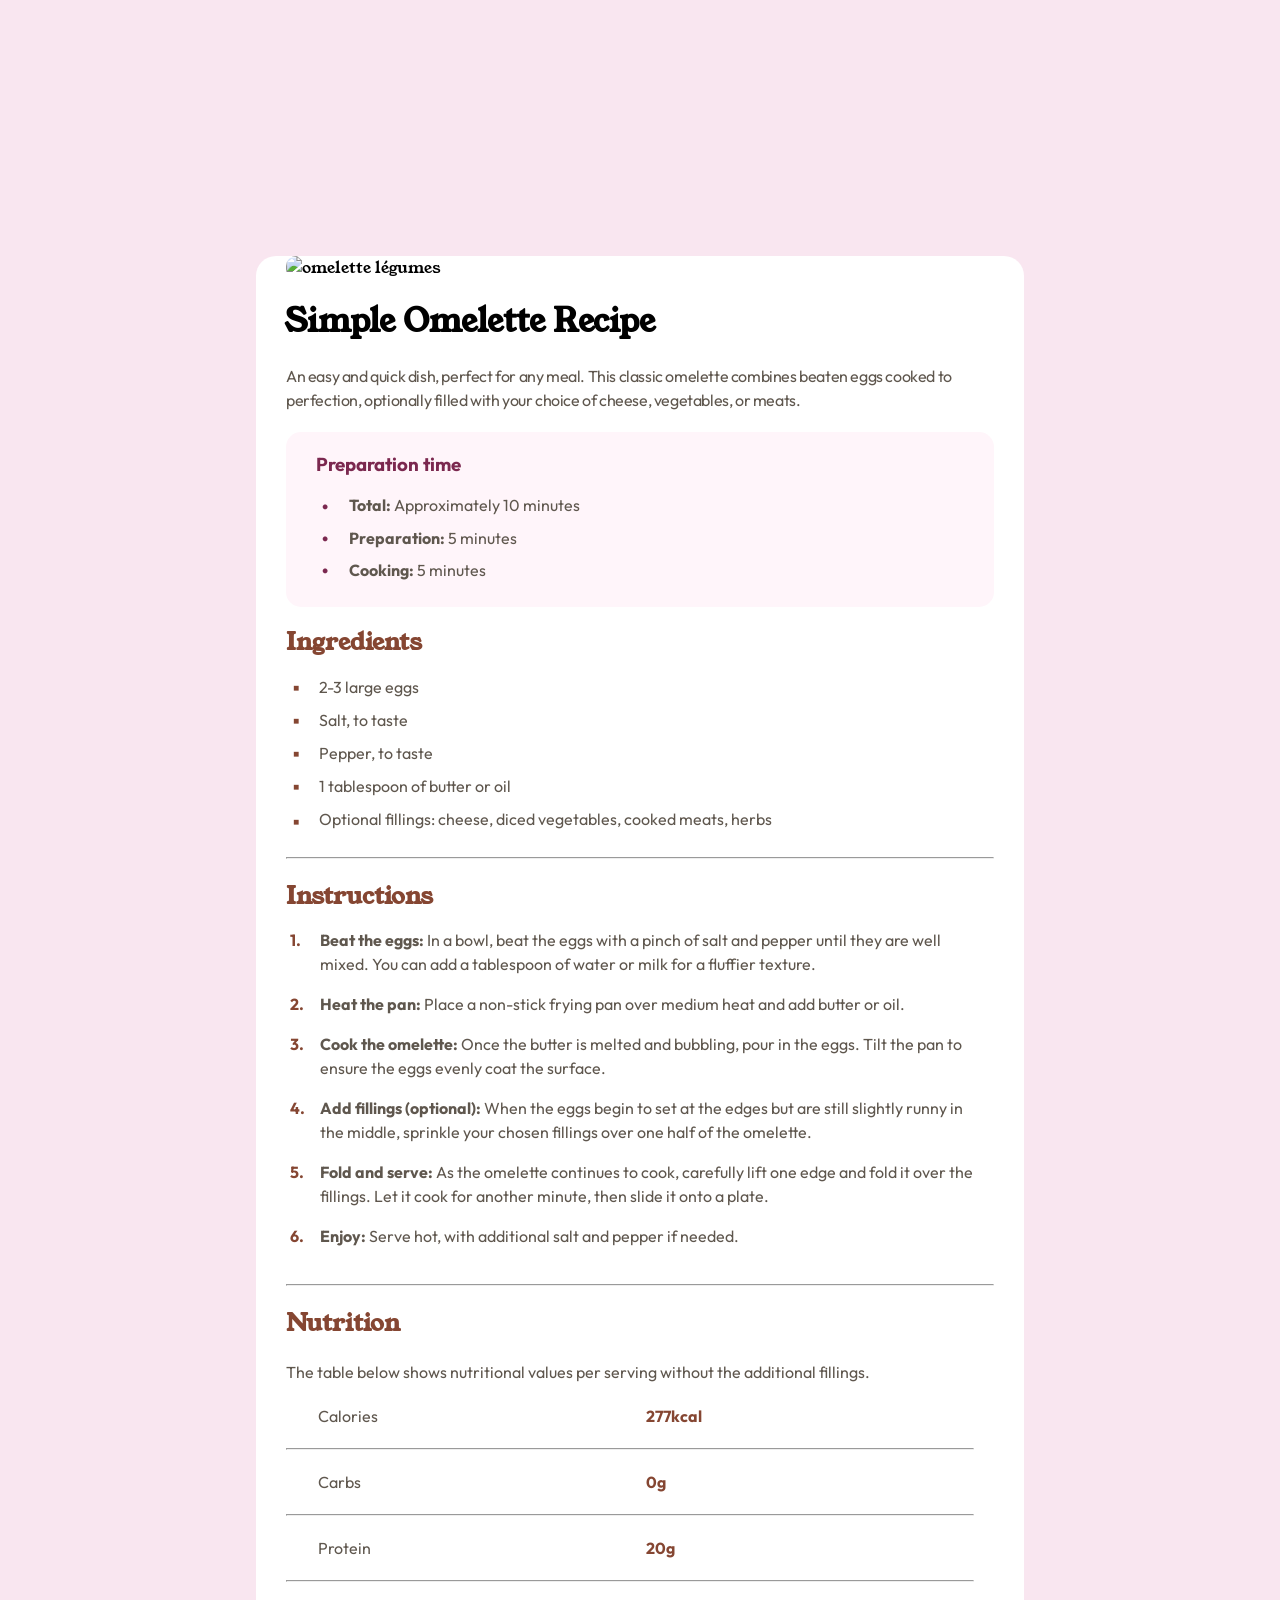
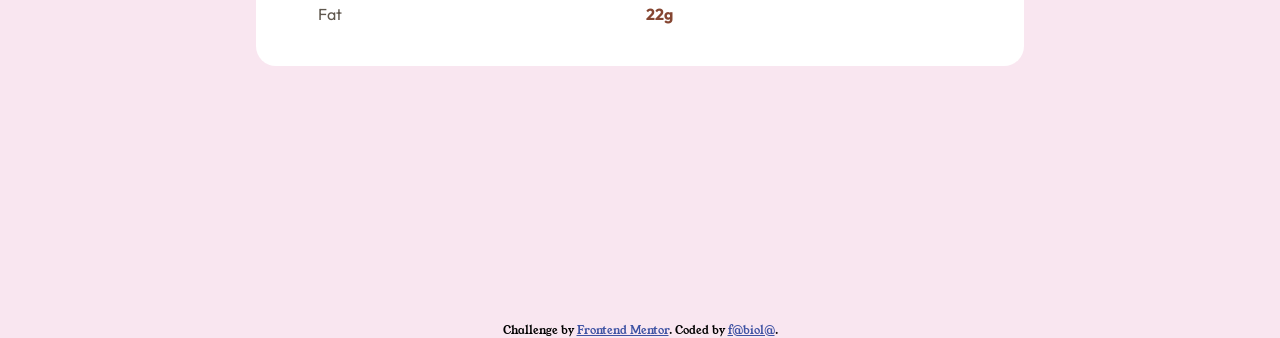
==== index.html @ 54b708d3 "Add files via upload" ====
<!DOCTYPE html>
<html lang="en">
<head>
  <meta charset="UTF-8">
  <meta name="viewport" content="width=device-width, initial-scale=1.0"> <!-- displays site properly based on user's device -->

  <link rel="icon" type="image/png" sizes="32x32" href="./assets/images/favicon-32x32.png">
  <link rel="preconnect" href="https://fonts.googleapis.com">
  <link rel="preconnect" href="https://fonts.gstatic.com" crossorigin>
  <link href="https://fonts.googleapis.com/css2?family=Outfit:wght@100..900&family=Young+Serif&display=swap" rel="stylesheet">
  <link rel="stylesheet" href="style.css">
  <title>Frontend Mentor | Recipe page</title>

  <!-- Feel free to remove these styles or customise in your own stylesheet 👍 -->
  <style>
    .attribution { font-size: 11px; text-align: center; }
    .attribution a { color: hsl(228, 45%, 44%); }
  </style>
</head>
<body>
  <main>
    <section class="head">
      <div class="headImg">
      <img src="assets/images/image-omelette.jpeg" alt="omelette légumes">
      </div>
      <header>
        <h1>Simple Omelette Recipe</h1>
        <p>An easy and quick dish, perfect for any meal. This classic omelette combines beaten eggs cooked 
          to perfection, optionally filled with your choice of cheese, vegetables, or meats.</p>
      </header>
      <div class="preparation">
        <h3>Preparation time</h3>
        <ul>
          <li><span>Total:</span> Approximately 10 <em>minutes</em></li>
          <li><span>Preparation:</span> 5 minutes</li>
          <li><span>Cooking:</span> 5 minutes</li>
        </ul>
      </div>
    </section>  
    <section class="ingredients">
      <h2>Ingredients</h2>
      <ul>
        <li>2-3 large eggs</li>
        <li>Salt, to taste</li>
        <li>Pepper, to taste</li>
        <li>1 tablespoon of butter or oil</li>
        <li>Optional fillings: cheese, diced <em>vegetables, cooked meats, herbs</em></li>
      </ul>
    </section>
    <div class="straight">
      <hr>
    </div>
    <section class="instructions">
      <h2>Instructions</h2>
      <ol>
      <li><span>Beat the eggs:</span> In a bowl, beat the eggs with a pinch of salt and pepper until they are well mixed. 
          You can add a tablespoon of water or milk for a fluffier texture.</li> 
        
        <li><strong>Heat the pan:</strong> Place a non-stick frying pan over medium heat and add butter or oil.</li>
        <li><span>Cook the omelette:</span> Once the butter is melted and bubbling, pour in the eggs. Tilt the pan to ensure 
          the eggs evenly coat the surface.
        </li>
        <li><span>Add fillings  (optional):</span> When the eggs begin to set at the edges but are still slightly runny in the 
          middle, sprinkle your chosen fillings over one half of the omelette.</li>
        <li><span>Fold and serve:</span> As the omelette continues to cook, carefully lift one edge and fold it  over the 
          fillings. Let it cook for another minute, then slide it onto a plate.</li>
        <li><span>Enjoy:</span> Serve hot, with additional salt and pepper if needed.
        </li>
      </ol>
    </section>
    <div class="straight">
      <hr>
    </div>
    <section class="nutrition">
      <h2>Nutrition</h2>
      <p>The table below shows nutritional values per serving without the additional fillings.</p> 
      <div class="table">
        <p>Calories</p>
        <p class="mesure">277kcal</p>
      </div>
      <hr>
      <div class="table">
        <p>Carbs</p>
        <p class="mesure">0g</p>
      </div>
      <hr>
      <div class="table">
        <p>Protein</p>
        <p class="mesure">20g</p>
      </div>
      <hr>
      <div class="table">
        <p>Fat</p>
        <p class="mesure">22g </p>
      </div>  
    </section>
  </main>
  <div class="attribution">
    Challenge by <a href="https://www.frontendmentor.io?ref=challenge" target="_blank">Frontend Mentor</a>. 
    Coded by <a href="https://www.frontendmentor.io/profile/Fabiola971" target="_blank">f@biol@</a>.
  </div> 
</body>
</html>
---- style.css ----
*{
    box-sizing: border-box;
    margin: 0;
    padding: 0;   
}

body{
    font-family: "Young Serif", serif;
}

h2, .mesure{
    color: hsl(14, 45%, 36%);
}

h3, .preparation li::before{
    color:  hsl(332, 51%, 32%);
    font-family: "Outfit", sans-serif;
}

main{
    background-color:  hsl(0, 0%, 100%);
}

p{
    line-height: 1.5;
}

p, li{
    font-family: "Outfit", sans-serif;
    color: hsl(30, 10%, 34%);
}

section{
    padding: 20px 20px 20px 0;
}

span{
    font-weight: bold;
}
/*******************HEADER******************/
.head img{
    width: 100%;
}

.head header{
    padding-bottom: 20px;
}

.head header h1{
    padding: 20px 28px;
    color: #000;
    font-size: 2em;
}

.head p{
    display: flex;
    flex-direction: column;
}

.preparation{
    border-radius: 15px;
    -webkit-border-radius: 15px;
    -moz-border-radius: 15px;
    -ms-border-radius: 15px;
    -o-border-radius: 15px;
    background-color: hsl(330, 100%, 98%);
    padding: 20px 20px 20px 30px;
}

.preparation ul, .ingredients ul{
    list-style: none;
}

.preparation li::before{
    content: "\2022";
    display: inline-block;
    vertical-align: sub;
    padding: 0 20px 0 5px;
    font-size: 25px;
}



.preparation li, .ingredient li{
    padding: 10px; 
    position: relative;   
}

.preparation li:first-of-type::before{
    vertical-align: top;
    line-height: 2;    
}

.preparation li em{
    font-style: normal;
    position: absolute;
    top: 22px;
    left: 34px;
}
/******************INGREDIENTS******/
ul, ol{
    padding-top: 15px;  
}

.ingredients ul li{
    position: relative;
    /* padding: 10px 40px 10px 10px; */
    text-indent: -60px;
    padding-left: 70px;
}

.ingredients li::before{
    content: "\25A0";
    padding: 10px 40px 10px 10px;
    color: hsl(14, 45%, 36%);
    font-size: 15px;
    position: relative;
    top: -8px;
}

.ingredients li:last-of-type::before{
   top: 15px;
}

.ingredients li em{
    display: block;
    font-style: normal;
    position: relative;
    left: 23px;
}

.straight{
    padding-inline: 30px;
}
/* INSTRUCTIONS */

.instructions ol{
    list-style: none;
    counter-reset: step;  
}

.instructions ol li{
    counter-increment: step;
    line-height: 1.5;
    margin-bottom: 16px;
    position: relative;
    left: 34px;
    margin-inline-end: 25px;    
}

.instructions ol li::before{
    content: counter(step)".";
    color: hsl(14, 45%, 36%);
    font-weight: bold;
    position: absolute;
    left: -30px;   
}

/* NUTRITION */
.nutrition h2{
    margin-bottom: 20px;
}

.nutrition p{
    line-height: 1.5;
}

.table{
    display: flex;
    margin: 20px 0 20px 32px;
}

.table p{
    width: 50%;
}

.mesure{
    font-weight: bold;
}

@media (min-width:1000px){
    body{
        background-color: hsl(328, 61%, 94%);
    }

    main{
        border-radius: 20px;
        -webkit-border-radius: 20px;
        -moz-border-radius: 20px;
        -ms-border-radius: 20px;
        -o-border-radius: 20px;
        margin: 20%;
    }

    .head{
        padding-top: 30px;
    }

   .head .headImg{
        margin-inline: 30px;
        max-width: 100%;
    }

    .head .headImg img{
        border-radius: 10px;
        -webkit-border-radius: 10px;
        -moz-border-radius: 10px;
        -ms-border-radius: 10px;
        -o-border-radius: 10px;
    }

    .preparation li em{
        position: relative;
        top: 0;
        left: 0;
    }  
    
    .preparation li:first-of-type::before{
        vertical-align: middle; 
        line-height: normal;
    }

    .ingredients li em{
        display: inline;
        position: static;    
    }

    .ingredients li:last-of-type::before{
        top: 0;
    }
}


@media (max-width:1339px){
   body{
        font-size: 16px;
   }

   h1{
    padding-inline: 30px;
   }

   .head{
        padding: 0;
   }

   .head header img{
    border-radius: 0;
    -webkit-border-radius: 0;
    -moz-border-radius: 0;
    -ms-border-radius: 0;
    -o-border-radius: 0;
    }

   .head p{
        letter-spacing: -0.4px;
        padding-inline-start: 30px;
        padding-inline-end: 50px;
   }

   .preparation{
        margin-inline: 30px;
        width: auto;
   }

   .preparation h3{
        /* padding-bottom: 10px; */
   }
   
   .preparation li{
        padding: 0;
   }

   .preparation li::before{
        font-size: 25px;
    }

    .ingredients, .instructions, .nutrition{
        margin-inline: 30px;
    }

    .ingredients {
        line-height: 30px;
    }

    .ingredients li::before{
        top: -2px;
        left: -13px;
        padding-right: 7px;
        font-size: 10px;
    }
}
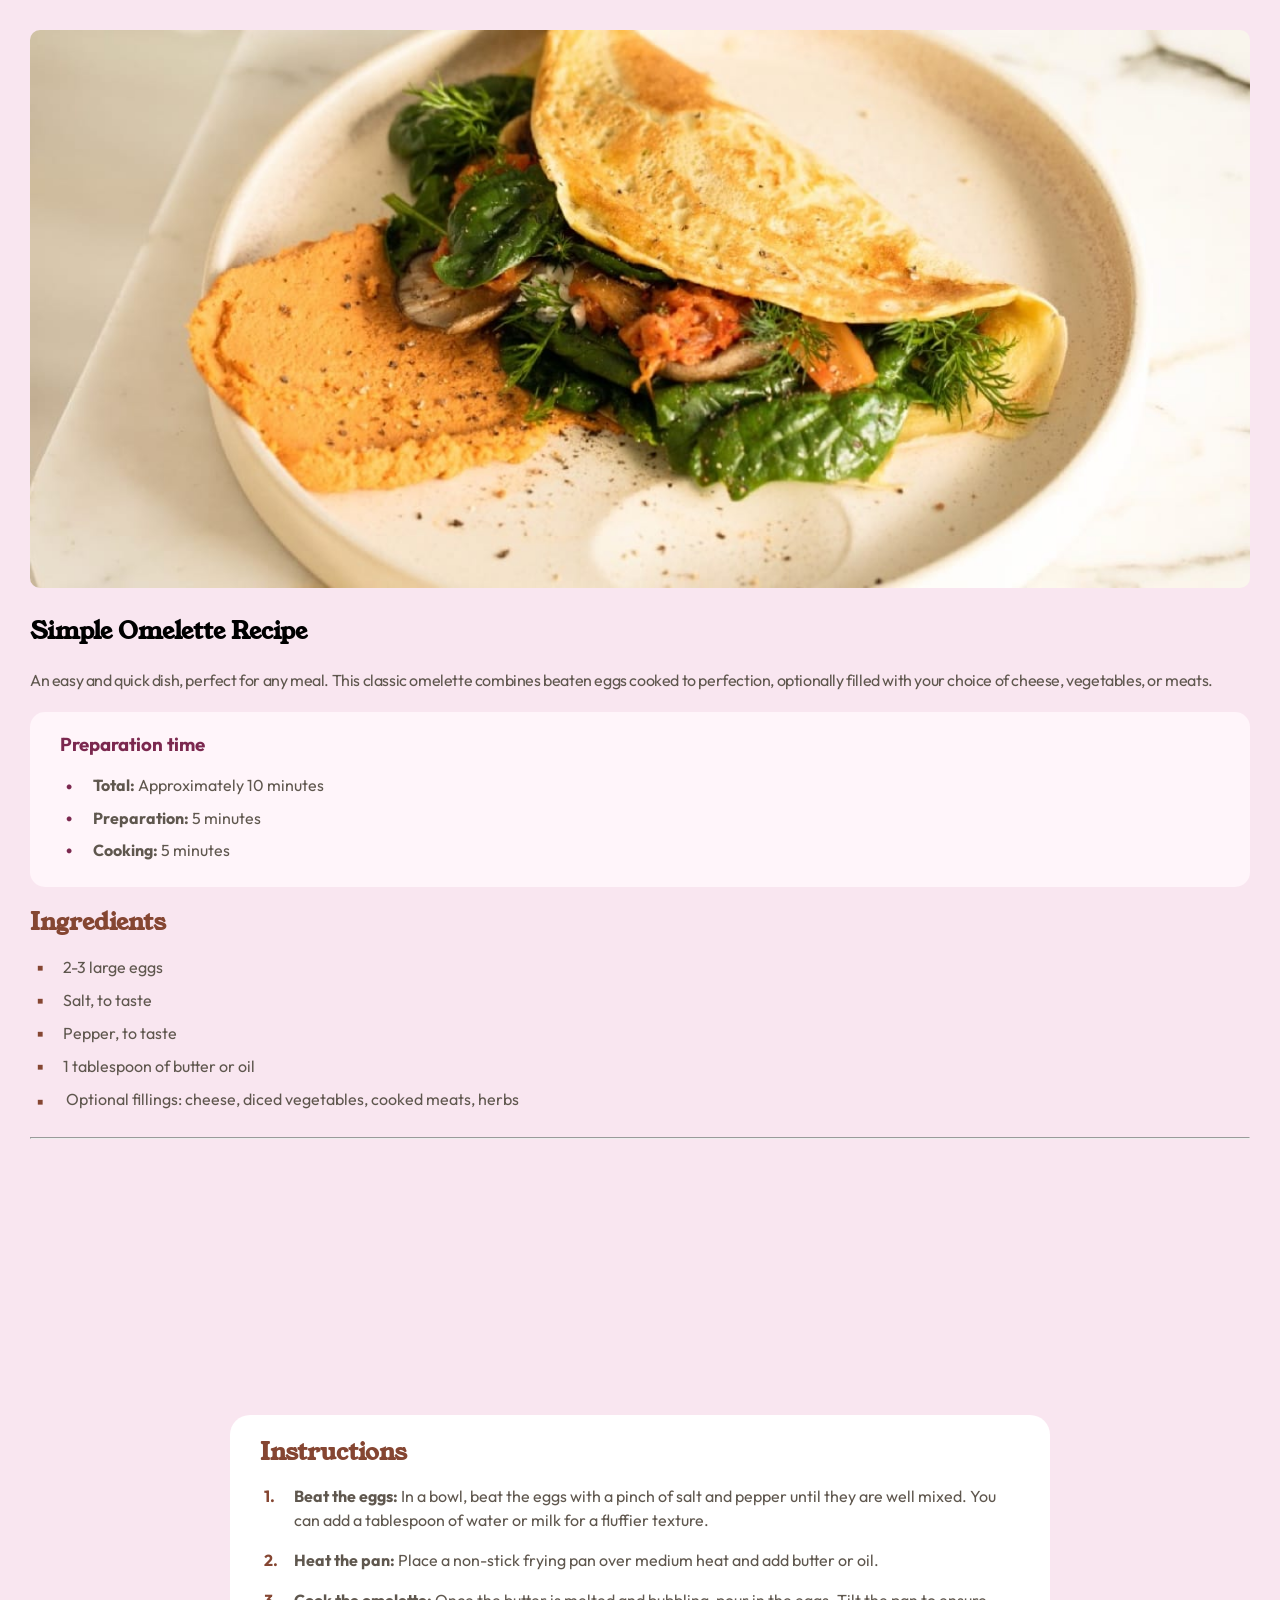
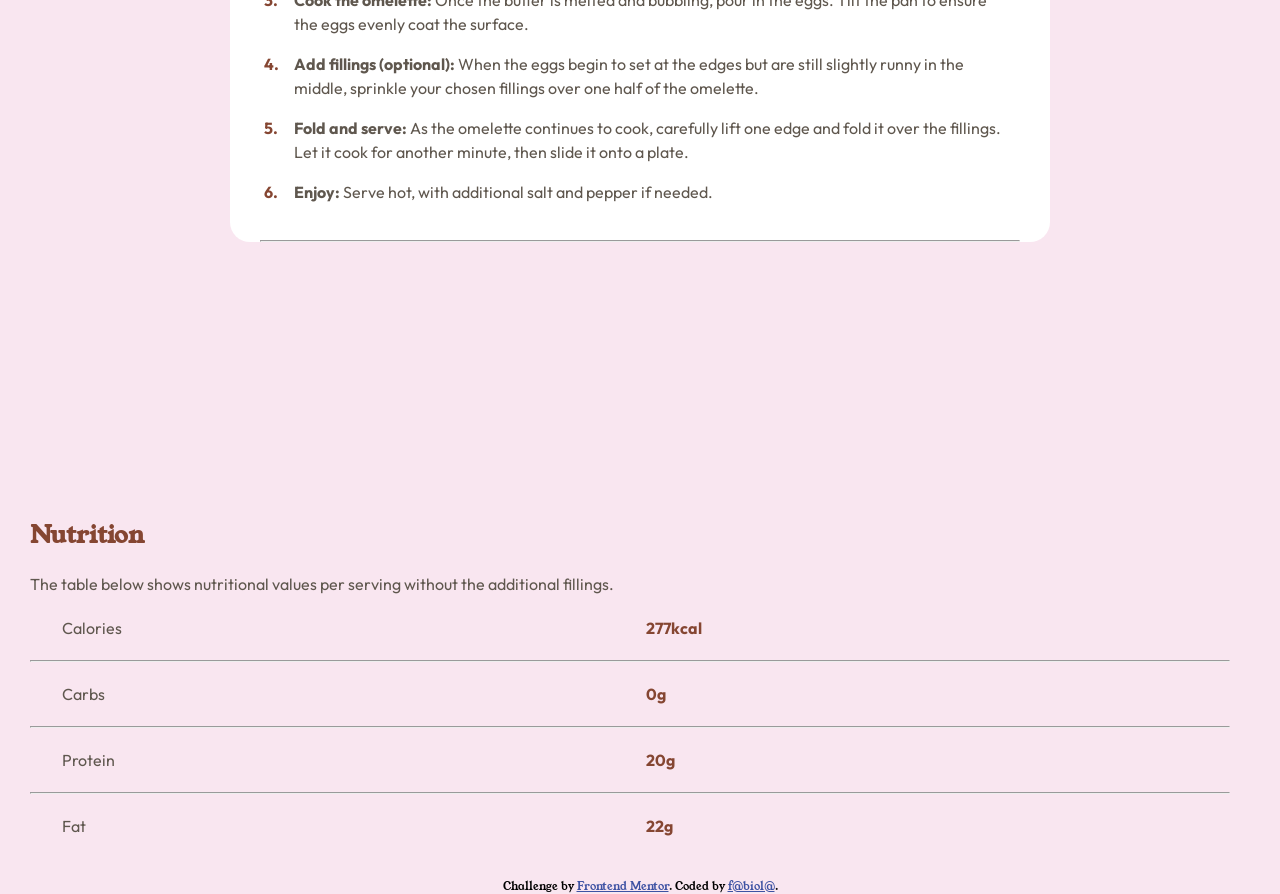
==== commit 211db200: "improvement html structure" ====
--- a/index.html
+++ b/index.html
@@ -1,103 +1,150 @@
-<!DOCTYPE html>
+<!doctype html>
 <html lang="en">
-<head>
-  <meta charset="UTF-8">
-  <meta name="viewport" content="width=device-width, initial-scale=1.0"> <!-- displays site properly based on user's device -->
+  <head>
+    <meta charset="UTF-8" />
+    <meta name="viewport" content="width=device-width, initial-scale=1.0" />
+    <!-- displays site properly based on user's device -->
 
-  <link rel="icon" type="image/png" sizes="32x32" href="./assets/images/favicon-32x32.png">
-  <link rel="preconnect" href="https://fonts.googleapis.com">
-  <link rel="preconnect" href="https://fonts.gstatic.com" crossorigin>
-  <link href="https://fonts.googleapis.com/css2?family=Outfit:wght@100..900&family=Young+Serif&display=swap" rel="stylesheet">
-  <link rel="stylesheet" href="style.css">
-  <title>Frontend Mentor | Recipe page</title>
+    <link
+      rel="icon"
+      type="image/png"
+      sizes="32x32"
+      href="./assets/images/favicon-32x32.png"
+    />
+    <link rel="preconnect" href="https://fonts.googleapis.com" />
+    <link rel="preconnect" href="https://fonts.gstatic.com" crossorigin />
+    <link
+      href="https://fonts.googleapis.com/css2?family=Outfit:wght@100..900&family=Young+Serif&display=swap"
+      rel="stylesheet"
+    />
+    <link rel="stylesheet" href="style.css" />
+    <title>Frontend Mentor | Recipe page</title>
 
-  <!-- Feel free to remove these styles or customise in your own stylesheet 👍 -->
-  <style>
-    .attribution { font-size: 11px; text-align: center; }
-    .attribution a { color: hsl(228, 45%, 44%); }
-  </style>
-</head>
-<body>
-  <main>
-    <section class="head">
-      <div class="headImg">
-      <img src="assets/images/image-omelette.jpeg" alt="omelette légumes">
+    <!-- Feel free to remove these styles or customise in your own stylesheet 👍 -->
+    <style>
+      .attribution {
+        font-size: 11px;
+        text-align: center;
+      }
+      .attribution a {
+        color: hsl(228, 45%, 44%);
+      }
+    </style>
+  </head>
+  <body>
+    <header>
+      <section class="head">
+        <div class="headImg">
+          <img src="assets/images/image-omelette.jpeg" alt="omelette légumes" />
+        </div>
+        <div class="headText">
+          <h1>Simple Omelette Recipe</h1>
+          <p>
+            An easy and quick dish, perfect for any meal. This classic omelette
+            combines beaten eggs cooked to perfection, optionally filled with
+            your choice of cheese, vegetables, or meats.
+          </p>
+        </div>
+        <div class="preparation">
+          <h3>Preparation time</h3>
+          <ul>
+            <li><span>Total:</span> Approximately 10 <em>minutes</em></li>
+            <li><span>Preparation:</span> 5 minutes</li>
+            <li><span>Cooking:</span> 5 minutes</li>
+          </ul>
+        </div>
+      </section>
+      <section class="ingredients">
+        <h2>Ingredients</h2>
+        <ul>
+          <li>2-3 large eggs</li>
+          <li>Salt, to taste</li>
+          <li>Pepper, to taste</li>
+          <li>1 tablespoon of butter or oil</li>
+          <li>
+            Optional fillings: cheese, diced
+            <em>vegetables, cooked meats, herbs</em>
+          </li>
+        </ul>
+      </section>
+      <div class="straight">
+        <hr />
       </div>
-      <header>
-        <h1>Simple Omelette Recipe</h1>
-        <p>An easy and quick dish, perfect for any meal. This classic omelette combines beaten eggs cooked 
-          to perfection, optionally filled with your choice of cheese, vegetables, or meats.</p>
-      </header>
-      <div class="preparation">
-        <h3>Preparation time</h3>
-        <ul>
-          <li><span>Total:</span> Approximately 10 <em>minutes</em></li>
-          <li><span>Preparation:</span> 5 minutes</li>
-          <li><span>Cooking:</span> 5 minutes</li>
-        </ul>
+    </header>
+    <main>
+      <section class="instructions">
+        <h2>Instructions</h2>
+        <ol>
+          <li>
+            <span>Beat the eggs:</span> In a bowl, beat the eggs with a pinch of
+            salt and pepper until they are well mixed. You can add a tablespoon
+            of water or milk for a fluffier texture.
+          </li>
+          <li>
+            <strong>Heat the pan:</strong> Place a non-stick frying pan over
+            medium heat and add butter or oil.
+          </li>
+          <li>
+            <span>Cook the omelette:</span> Once the butter is melted and
+            bubbling, pour in the eggs. Tilt the pan to ensure the eggs evenly
+            coat the surface.
+          </li>
+          <li>
+            <span>Add fillings (optional):</span> When the eggs begin to set at
+            the edges but are still slightly runny in the middle, sprinkle your
+            chosen fillings over one half of the omelette.
+          </li>
+          <li>
+            <span>Fold and serve:</span> As the omelette continues to cook,
+            carefully lift one edge and fold it over the fillings. Let it cook
+            for another minute, then slide it onto a plate.
+          </li>
+          <li>
+            <span>Enjoy:</span> Serve hot, with additional salt and pepper if
+            needed.
+          </li>
+        </ol>
+      </section>
+      <div class="straight">
+        <hr />
       </div>
-    </section>  
-    <section class="ingredients">
-      <h2>Ingredients</h2>
-      <ul>
-        <li>2-3 large eggs</li>
-        <li>Salt, to taste</li>
-        <li>Pepper, to taste</li>
-        <li>1 tablespoon of butter or oil</li>
-        <li>Optional fillings: cheese, diced <em>vegetables, cooked meats, herbs</em></li>
-      </ul>
-    </section>
-    <div class="straight">
-      <hr>
+    </main>
+    <footer>
+      <section class="nutrition">
+        <h2>Nutrition</h2>
+        <p>
+          The table below shows nutritional values per serving without the
+          additional fillings.
+        </p>
+        <div class="table">
+          <p>Calories</p>
+          <p class="mesure">277kcal</p>
+        </div>
+        <hr />
+        <div class="table">
+          <p>Carbs</p>
+          <p class="mesure">0g</p>
+        </div>
+        <hr />
+        <div class="table">
+          <p>Protein</p>
+          <p class="mesure">20g</p>
+        </div>
+        <hr />
+        <div class="table">
+          <p>Fat</p>
+          <p class="mesure">22g</p>
+        </div>
+      </section>
+    </footer>
+    <div class="attribution">
+      Challenge by
+      <a href="https://www.frontendmentor.io?ref=challenge" target="_blank"
+        >Frontend Mentor</a
+      >. Coded by
+      <a href="https://www.frontendmentor.io/profile/Fabiola971" target="_blank"
+        >f@biol@</a
+      >.
     </div>
-    <section class="instructions">
-      <h2>Instructions</h2>
-      <ol>
-      <li><span>Beat the eggs:</span> In a bowl, beat the eggs with a pinch of salt and pepper until they are well mixed. 
-          You can add a tablespoon of water or milk for a fluffier texture.</li> 
-        
-        <li><strong>Heat the pan:</strong> Place a non-stick frying pan over medium heat and add butter or oil.</li>
-        <li><span>Cook the omelette:</span> Once the butter is melted and bubbling, pour in the eggs. Tilt the pan to ensure 
-          the eggs evenly coat the surface.
-        </li>
-        <li><span>Add fillings  (optional):</span> When the eggs begin to set at the edges but are still slightly runny in the 
-          middle, sprinkle your chosen fillings over one half of the omelette.</li>
-        <li><span>Fold and serve:</span> As the omelette continues to cook, carefully lift one edge and fold it  over the 
-          fillings. Let it cook for another minute, then slide it onto a plate.</li>
-        <li><span>Enjoy:</span> Serve hot, with additional salt and pepper if needed.
-        </li>
-      </ol>
-    </section>
-    <div class="straight">
-      <hr>
-    </div>
-    <section class="nutrition">
-      <h2>Nutrition</h2>
-      <p>The table below shows nutritional values per serving without the additional fillings.</p> 
-      <div class="table">
-        <p>Calories</p>
-        <p class="mesure">277kcal</p>
-      </div>
-      <hr>
-      <div class="table">
-        <p>Carbs</p>
-        <p class="mesure">0g</p>
-      </div>
-      <hr>
-      <div class="table">
-        <p>Protein</p>
-        <p class="mesure">20g</p>
-      </div>
-      <hr>
-      <div class="table">
-        <p>Fat</p>
-        <p class="mesure">22g </p>
-      </div>  
-    </section>
-  </main>
-  <div class="attribution">
-    Challenge by <a href="https://www.frontendmentor.io?ref=challenge" target="_blank">Frontend Mentor</a>. 
-    Coded by <a href="https://www.frontendmentor.io/profile/Fabiola971" target="_blank">f@biol@</a>.
-  </div> 
-</body>
-</html>+  </body>
+</html>
--- a/style.css
+++ b/style.css
@@ -1,294 +1,294 @@
-*{
-    box-sizing: border-box;
-    margin: 0;
-    padding: 0;   
-}
-
-body{
-    font-family: "Young Serif", serif;
-}
-
-h2, .mesure{
-    color: hsl(14, 45%, 36%);
-}
-
-h3, .preparation li::before{
-    color:  hsl(332, 51%, 32%);
-    font-family: "Outfit", sans-serif;
-}
-
-main{
-    background-color:  hsl(0, 0%, 100%);
-}
-
-p{
-    line-height: 1.5;
-}
-
-p, li{
-    font-family: "Outfit", sans-serif;
-    color: hsl(30, 10%, 34%);
-}
-
-section{
-    padding: 20px 20px 20px 0;
-}
-
-span{
-    font-weight: bold;
-}
-/*******************HEADER******************/
-.head img{
-    width: 100%;
-}
-
-.head header{
-    padding-bottom: 20px;
-}
-
-.head header h1{
-    padding: 20px 28px;
-    color: #000;
-    font-size: 2em;
-}
-
-.head p{
-    display: flex;
-    flex-direction: column;
-}
-
-.preparation{
-    border-radius: 15px;
-    -webkit-border-radius: 15px;
-    -moz-border-radius: 15px;
-    -ms-border-radius: 15px;
-    -o-border-radius: 15px;
-    background-color: hsl(330, 100%, 98%);
-    padding: 20px 20px 20px 30px;
-}
-
-.preparation ul, .ingredients ul{
-    list-style: none;
-}
-
-.preparation li::before{
-    content: "\2022";
-    display: inline-block;
-    vertical-align: sub;
-    padding: 0 20px 0 5px;
-    font-size: 25px;
-}
-
-
-
-.preparation li, .ingredient li{
-    padding: 10px; 
-    position: relative;   
-}
-
-.preparation li:first-of-type::before{
-    vertical-align: top;
-    line-height: 2;    
-}
-
-.preparation li em{
-    font-style: normal;
-    position: absolute;
-    top: 22px;
-    left: 34px;
-}
-/******************INGREDIENTS******/
-ul, ol{
-    padding-top: 15px;  
-}
-
-.ingredients ul li{
-    position: relative;
-    /* padding: 10px 40px 10px 10px; */
-    text-indent: -60px;
-    padding-left: 70px;
-}
-
-.ingredients li::before{
-    content: "\25A0";
-    padding: 10px 40px 10px 10px;
-    color: hsl(14, 45%, 36%);
-    font-size: 15px;
-    position: relative;
-    top: -8px;
-}
-
-.ingredients li:last-of-type::before{
-   top: 15px;
-}
-
-.ingredients li em{
-    display: block;
-    font-style: normal;
-    position: relative;
-    left: 23px;
-}
-
-.straight{
-    padding-inline: 30px;
-}
-/* INSTRUCTIONS */
-
-.instructions ol{
-    list-style: none;
-    counter-reset: step;  
-}
-
-.instructions ol li{
-    counter-increment: step;
-    line-height: 1.5;
-    margin-bottom: 16px;
-    position: relative;
-    left: 34px;
-    margin-inline-end: 25px;    
-}
-
-.instructions ol li::before{
-    content: counter(step)".";
-    color: hsl(14, 45%, 36%);
-    font-weight: bold;
-    position: absolute;
-    left: -30px;   
-}
-
-/* NUTRITION */
-.nutrition h2{
-    margin-bottom: 20px;
-}
-
-.nutrition p{
-    line-height: 1.5;
-}
-
-.table{
-    display: flex;
-    margin: 20px 0 20px 32px;
-}
-
-.table p{
-    width: 50%;
-}
-
-.mesure{
-    font-weight: bold;
-}
-
-@media (min-width:1000px){
-    body{
-        background-color: hsl(328, 61%, 94%);
-    }
-
-    main{
-        border-radius: 20px;
-        -webkit-border-radius: 20px;
-        -moz-border-radius: 20px;
-        -ms-border-radius: 20px;
-        -o-border-radius: 20px;
-        margin: 20%;
-    }
-
-    .head{
-        padding-top: 30px;
-    }
-
-   .head .headImg{
-        margin-inline: 30px;
-        max-width: 100%;
-    }
-
-    .head .headImg img{
-        border-radius: 10px;
-        -webkit-border-radius: 10px;
-        -moz-border-radius: 10px;
-        -ms-border-radius: 10px;
-        -o-border-radius: 10px;
-    }
-
-    .preparation li em{
-        position: relative;
-        top: 0;
-        left: 0;
-    }  
-    
-    .preparation li:first-of-type::before{
-        vertical-align: middle; 
-        line-height: normal;
-    }
-
-    .ingredients li em{
-        display: inline;
-        position: static;    
-    }
-
-    .ingredients li:last-of-type::before{
-        top: 0;
-    }
-}
-
-
-@media (max-width:1339px){
-   body{
-        font-size: 16px;
-   }
-
-   h1{
-    padding-inline: 30px;
-   }
-
-   .head{
-        padding: 0;
-   }
-
-   .head header img{
-    border-radius: 0;
-    -webkit-border-radius: 0;
-    -moz-border-radius: 0;
-    -ms-border-radius: 0;
-    -o-border-radius: 0;
-    }
-
-   .head p{
-        letter-spacing: -0.4px;
-        padding-inline-start: 30px;
-        padding-inline-end: 50px;
-   }
-
-   .preparation{
-        margin-inline: 30px;
-        width: auto;
-   }
-
-   .preparation h3{
-        /* padding-bottom: 10px; */
-   }
-   
-   .preparation li{
-        padding: 0;
-   }
-
-   .preparation li::before{
-        font-size: 25px;
-    }
-
-    .ingredients, .instructions, .nutrition{
-        margin-inline: 30px;
-    }
-
-    .ingredients {
-        line-height: 30px;
-    }
-
-    .ingredients li::before{
-        top: -2px;
-        left: -13px;
-        padding-right: 7px;
-        font-size: 10px;
-    }
-}
-
-
+* {
+  box-sizing: border-box;
+  margin: 0;
+  padding: 0;
+}
+
+body {
+  font-family: "Young Serif", serif;
+}
+
+h2,
+.mesure {
+  color: hsl(14, 45%, 36%);
+}
+
+h3,
+.preparation li::before {
+  color: hsl(332, 51%, 32%);
+  font-family: "Outfit", sans-serif;
+}
+
+main {
+  background-color: hsl(0, 0%, 100%);
+}
+
+p {
+  line-height: 1.5;
+}
+
+p,
+li {
+  font-family: "Outfit", sans-serif;
+  color: hsl(30, 10%, 34%);
+}
+
+section {
+  padding: 20px 20px 20px 0;
+}
+
+span {
+  font-weight: bold;
+}
+/*******************HEADER******************/
+header,
+.headText {
+  padding-bottom: 20px;
+}
+
+.head .headImg img {
+  width: 100%;
+}
+
+.head .headText h1 {
+  padding: 20px 0;
+  color: #000;
+  /* font-size: 2em; */
+}
+
+.head p {
+  /* display: flex; */
+  /* flex-direction: column; */
+}
+
+.preparation {
+  border-radius: 15px;
+  -webkit-border-radius: 15px;
+  -moz-border-radius: 15px;
+  -ms-border-radius: 15px;
+  -o-border-radius: 15px;
+  background-color: hsl(330, 100%, 98%);
+  padding: 20px 20px 20px 30px;
+}
+
+.preparation ul,
+.ingredients ul {
+  list-style: none;
+}
+
+.preparation li::before {
+  content: "\2022";
+  display: inline-block;
+  vertical-align: sub;
+  padding: 0 20px 0 5px;
+  font-size: 25px;
+}
+
+.preparation li,
+.ingredient li {
+  padding: 10px;
+  position: relative;
+}
+
+.preparation li:first-of-type::before {
+  vertical-align: top;
+  line-height: 2;
+}
+
+.preparation li em {
+  font-style: normal;
+  position: absolute;
+  top: 22px;
+  left: 34px;
+}
+/******************INGREDIENTS******/
+ul,
+ol {
+  padding-top: 15px;
+}
+
+.ingredients ul li {
+  position: relative;
+  text-indent: -60px;
+  padding-left: 70px;
+}
+
+.ingredients li::before {
+  content: "\25A0";
+  padding: 10px 40px 10px 10px;
+  color: hsl(14, 45%, 36%);
+  font-size: 15px;
+  position: relative;
+  top: -8px;
+}
+
+.ingredients li:last-of-type::before {
+  top: 15px;
+}
+
+.ingredients li em {
+  display: block;
+  font-style: normal;
+  position: relative;
+  left: 23px;
+}
+
+.straight {
+  padding-inline: 30px;
+}
+/* INSTRUCTIONS */
+
+.instructions ol {
+  list-style: none;
+  counter-reset: step;
+}
+
+.instructions ol li {
+  counter-increment: step;
+  line-height: 1.5;
+  margin-bottom: 16px;
+  position: relative;
+  left: 34px;
+  margin-inline-end: 25px;
+}
+
+.instructions ol li::before {
+  content: counter(step) ".";
+  color: hsl(14, 45%, 36%);
+  font-weight: bold;
+  position: absolute;
+  left: -30px;
+}
+
+/* NUTRITION */
+.nutrition h2 {
+  margin-bottom: 20px;
+}
+
+.nutrition p {
+  line-height: 1.5;
+}
+
+.table {
+  display: flex;
+  margin: 20px 0 20px 32px;
+}
+
+.table p {
+  width: 50%;
+}
+
+.mesure {
+  font-weight: bold;
+}
+
+@media (min-width: 1000px) {
+  body {
+    background-color: hsl(328, 61%, 94%);
+  }
+
+  main {
+    border-radius: 20px;
+    -webkit-border-radius: 20px;
+    -moz-border-radius: 20px;
+    -ms-border-radius: 20px;
+    -o-border-radius: 20px;
+    margin: 20% 18%;
+  }
+
+  .head .headImg {
+    padding: 30px 30px 0 30px;
+    max-width: 100%;
+  }
+
+  .head .headImg img {
+    border-radius: 10px;
+    -webkit-border-radius: 10px;
+    -moz-border-radius: 10px;
+    -ms-border-radius: 10px;
+    -o-border-radius: 10px;
+  }
+
+  .preparation li em {
+    position: relative;
+    top: 0;
+    left: 0;
+  }
+
+  .preparation li:first-of-type::before {
+    vertical-align: middle;
+    line-height: normal;
+  }
+
+  .ingredients li em {
+    display: inline;
+    position: static;
+  }
+
+  .ingredients li:last-of-type::before {
+    top: 0;
+  }
+}
+
+@media (max-width: 1339px) {
+  body {
+    font-size: 16px;
+  }
+
+  h1 {
+    padding-inline: 30px;
+  }
+
+  .head {
+    padding: 0;
+  }
+
+  .head header img {
+    border-radius: 0;
+    -webkit-border-radius: 0;
+    -moz-border-radius: 0;
+    -ms-border-radius: 0;
+    -o-border-radius: 0;
+  }
+
+  .head .headText {
+    padding-inline-start: 30px;
+    padding-inline-end: 50px;
+  }
+
+  .head p {
+    letter-spacing: -0.4px;
+    /* padding-inline-start: 30px; */
+    /* padding-inline-end: 50px; */
+  }
+
+  .preparation {
+    margin-inline: 30px;
+    width: auto;
+  }
+
+  .preparation li {
+    padding: 0;
+  }
+
+  .preparation li::before {
+    font-size: 25px;
+  }
+
+  .ingredients,
+  .instructions,
+  .nutrition {
+    margin-inline: 30px;
+  }
+
+  .ingredients {
+    line-height: 30px;
+  }
+
+  .ingredients li::before {
+    top: -2px;
+    left: -13px;
+    padding-right: 7px;
+    font-size: 10px;
+  }
+}
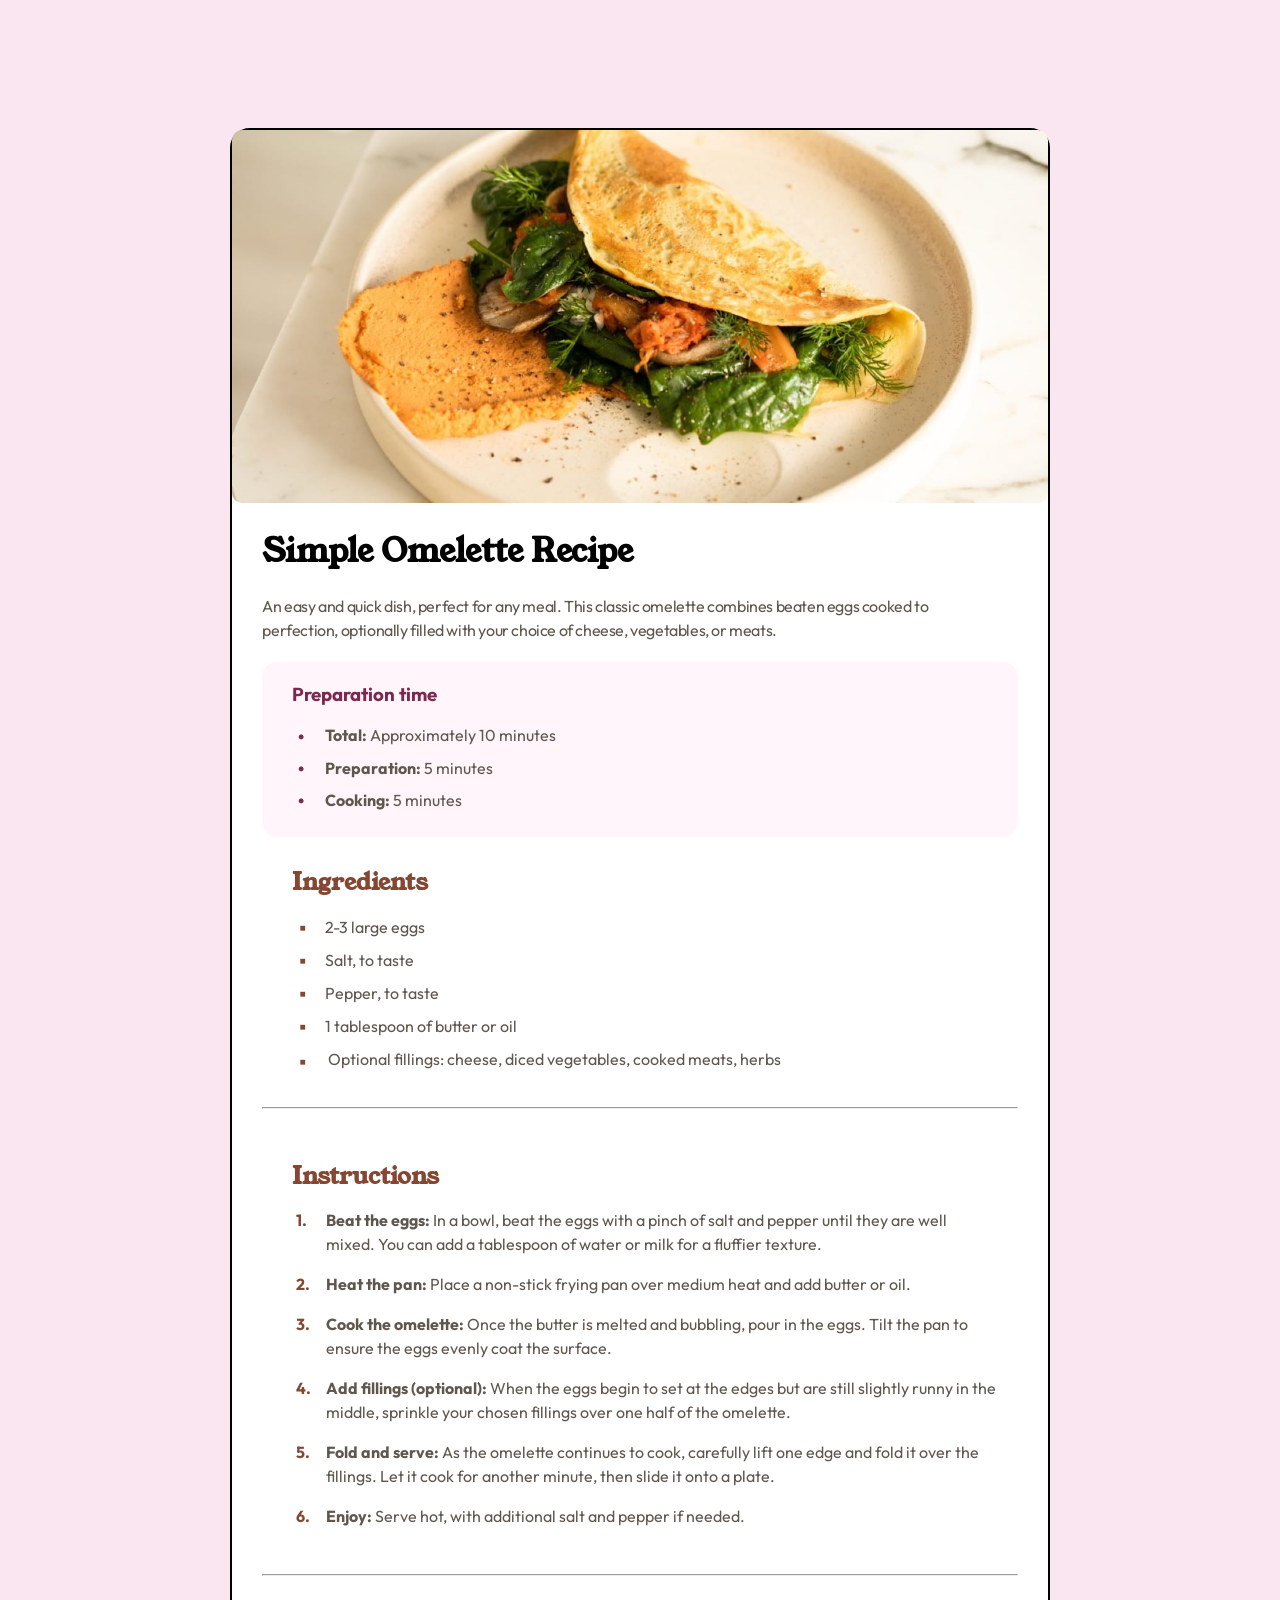
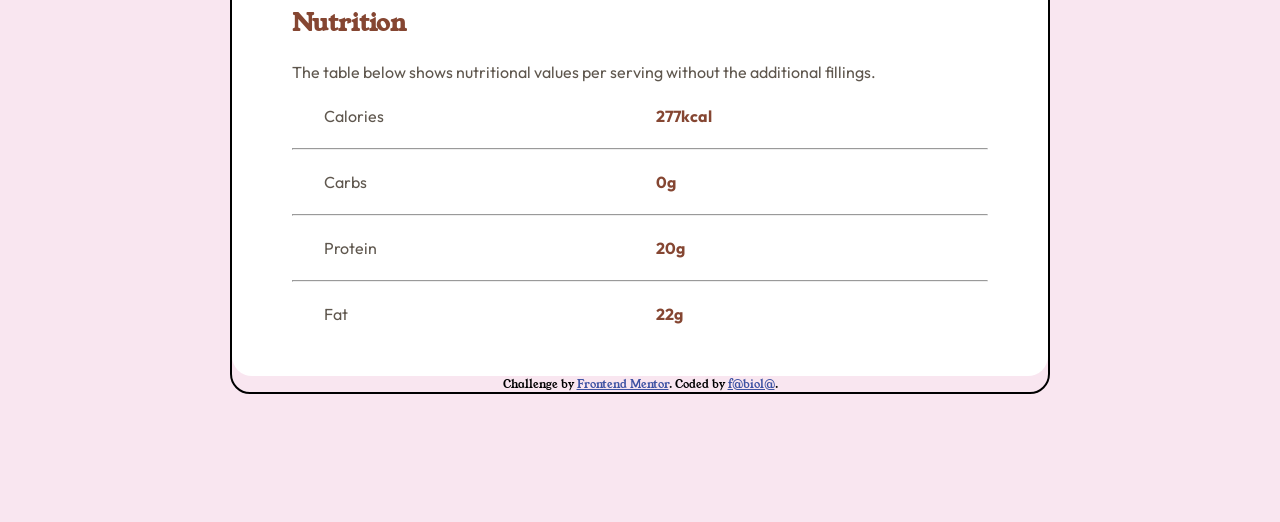
==== commit 3e84929a: "improvement desktop layout" ====
--- a/index.html
+++ b/index.html
@@ -32,119 +32,126 @@
     </style>
   </head>
   <body>
-    <header>
-      <section class="head">
-        <div class="headImg">
-          <img src="assets/images/image-omelette.jpeg" alt="omelette légumes" />
+    <div class="component">
+      <header>
+        <section class="head">
+          <div class="headImg">
+            <img
+              src="assets/images/image-omelette.jpeg"
+              alt="omelette légumes"
+            />
+          </div>
+          <div class="headText">
+            <h1>Simple Omelette Recipe</h1>
+            <p>
+              An easy and quick dish, perfect for any meal. This classic
+              omelette combines beaten eggs cooked to perfection, optionally
+              filled with your choice of cheese, vegetables, or meats.
+            </p>
+          </div>
+          <div class="preparation">
+            <h2>Preparation time</h2>
+            <ul>
+              <li><span>Total:</span> Approximately 10 <em>minutes</em></li>
+              <li><span>Preparation:</span> 5 minutes</li>
+              <li><span>Cooking:</span> 5 minutes</li>
+            </ul>
+          </div>
+        </section>
+        <section class="ingredients">
+          <h2>Ingredients</h2>
+          <ul>
+            <li>2-3 large eggs</li>
+            <li>Salt, to taste</li>
+            <li>Pepper, to taste</li>
+            <li>1 tablespoon of butter or oil</li>
+            <li>
+              Optional fillings: cheese, diced
+              <em>vegetables, cooked meats, herbs</em>
+            </li>
+          </ul>
+        </section>
+        <div class="straight">
+          <hr />
         </div>
-        <div class="headText">
-          <h1>Simple Omelette Recipe</h1>
+      </header>
+      <main>
+        <section class="instructions">
+          <h2>Instructions</h2>
+          <ol>
+            <li>
+              <span>Beat the eggs:</span> In a bowl, beat the eggs with a pinch
+              of salt and pepper until they are well mixed. You can add a
+              tablespoon of water or milk for a fluffier texture.
+            </li>
+            <li>
+              <strong>Heat the pan:</strong> Place a non-stick frying pan over
+              medium heat and add butter or oil.
+            </li>
+            <li>
+              <span>Cook the omelette:</span> Once the butter is melted and
+              bubbling, pour in the eggs. Tilt the pan to ensure the eggs evenly
+              coat the surface.
+            </li>
+            <li>
+              <span>Add fillings (optional):</span> When the eggs begin to set
+              at the edges but are still slightly runny in the middle, sprinkle
+              your chosen fillings over one half of the omelette.
+            </li>
+            <li>
+              <span>Fold and serve:</span> As the omelette continues to cook,
+              carefully lift one edge and fold it over the fillings. Let it cook
+              for another minute, then slide it onto a plate.
+            </li>
+            <li>
+              <span>Enjoy:</span> Serve hot, with additional salt and pepper if
+              needed.
+            </li>
+          </ol>
+        </section>
+        <div class="straight">
+          <hr />
+        </div>
+      </main>
+      <footer>
+        <section class="nutrition">
+          <h2>Nutrition</h2>
           <p>
-            An easy and quick dish, perfect for any meal. This classic omelette
-            combines beaten eggs cooked to perfection, optionally filled with
-            your choice of cheese, vegetables, or meats.
+            The table below shows nutritional values per serving without the
+            additional fillings.
           </p>
-        </div>
-        <div class="preparation">
-          <h3>Preparation time</h3>
-          <ul>
-            <li><span>Total:</span> Approximately 10 <em>minutes</em></li>
-            <li><span>Preparation:</span> 5 minutes</li>
-            <li><span>Cooking:</span> 5 minutes</li>
-          </ul>
-        </div>
-      </section>
-      <section class="ingredients">
-        <h2>Ingredients</h2>
-        <ul>
-          <li>2-3 large eggs</li>
-          <li>Salt, to taste</li>
-          <li>Pepper, to taste</li>
-          <li>1 tablespoon of butter or oil</li>
-          <li>
-            Optional fillings: cheese, diced
-            <em>vegetables, cooked meats, herbs</em>
-          </li>
-        </ul>
-      </section>
-      <div class="straight">
-        <hr />
+          <div class="table">
+            <p>Calories</p>
+            <p class="mesure">277kcal</p>
+          </div>
+          <hr />
+          <div class="table">
+            <p>Carbs</p>
+            <p class="mesure">0g</p>
+          </div>
+          <hr />
+          <div class="table">
+            <p>Protein</p>
+            <p class="mesure">20g</p>
+          </div>
+          <hr />
+          <div class="table">
+            <p>Fat</p>
+            <p class="mesure">22g</p>
+          </div>
+        </section>
+      </footer>
+      <div class="attribution">
+        Challenge by
+        <a href="https://www.frontendmentor.io?ref=challenge" target="_blank"
+          >Frontend Mentor</a
+        >. Coded by
+        <a
+          href="https://www.frontendmentor.io/profile/Fabiola971"
+          target="_blank"
+          >f@biol@</a
+        >.
       </div>
-    </header>
-    <main>
-      <section class="instructions">
-        <h2>Instructions</h2>
-        <ol>
-          <li>
-            <span>Beat the eggs:</span> In a bowl, beat the eggs with a pinch of
-            salt and pepper until they are well mixed. You can add a tablespoon
-            of water or milk for a fluffier texture.
-          </li>
-          <li>
-            <strong>Heat the pan:</strong> Place a non-stick frying pan over
-            medium heat and add butter or oil.
-          </li>
-          <li>
-            <span>Cook the omelette:</span> Once the butter is melted and
-            bubbling, pour in the eggs. Tilt the pan to ensure the eggs evenly
-            coat the surface.
-          </li>
-          <li>
-            <span>Add fillings (optional):</span> When the eggs begin to set at
-            the edges but are still slightly runny in the middle, sprinkle your
-            chosen fillings over one half of the omelette.
-          </li>
-          <li>
-            <span>Fold and serve:</span> As the omelette continues to cook,
-            carefully lift one edge and fold it over the fillings. Let it cook
-            for another minute, then slide it onto a plate.
-          </li>
-          <li>
-            <span>Enjoy:</span> Serve hot, with additional salt and pepper if
-            needed.
-          </li>
-        </ol>
-      </section>
-      <div class="straight">
-        <hr />
-      </div>
-    </main>
-    <footer>
-      <section class="nutrition">
-        <h2>Nutrition</h2>
-        <p>
-          The table below shows nutritional values per serving without the
-          additional fillings.
-        </p>
-        <div class="table">
-          <p>Calories</p>
-          <p class="mesure">277kcal</p>
-        </div>
-        <hr />
-        <div class="table">
-          <p>Carbs</p>
-          <p class="mesure">0g</p>
-        </div>
-        <hr />
-        <div class="table">
-          <p>Protein</p>
-          <p class="mesure">20g</p>
-        </div>
-        <hr />
-        <div class="table">
-          <p>Fat</p>
-          <p class="mesure">22g</p>
-        </div>
-      </section>
-    </footer>
-    <div class="attribution">
-      Challenge by
-      <a href="https://www.frontendmentor.io?ref=challenge" target="_blank"
-        >Frontend Mentor</a
-      >. Coded by
-      <a href="https://www.frontendmentor.io/profile/Fabiola971" target="_blank"
-        >f@biol@</a
-      >.
     </div>
   </body>
 </html>
--- a/style.css
+++ b/style.css
@@ -13,13 +13,9 @@
   color: hsl(14, 45%, 36%);
 }
 
-h3,
-.preparation li::before {
-  color: hsl(332, 51%, 32%);
-  font-family: "Outfit", sans-serif;
-}
-
-main {
+header,
+main,
+footer {
   background-color: hsl(0, 0%, 100%);
 }
 
@@ -50,10 +46,15 @@
   width: 100%;
 }
 
+.head .headText {
+  padding-inline-start: 30px;
+  padding-inline-end: 50px;
+}
+
 .head .headText h1 {
   padding: 20px 0;
   color: #000;
-  /* font-size: 2em; */
+  font-size: 2em;
 }
 
 .head p {
@@ -69,6 +70,17 @@
   -o-border-radius: 15px;
   background-color: hsl(330, 100%, 98%);
   padding: 20px 20px 20px 30px;
+  margin-inline: 30px;
+}
+
+.preparation h2 {
+  font-size: 1.17em;
+}
+
+.preparation h2,
+.preparation li::before {
+  color: hsl(332, 51%, 32%);
+  font-family: "Outfit", sans-serif;
 }
 
 .preparation ul,
@@ -161,6 +173,7 @@
 }
 
 /* NUTRITION */
+
 .nutrition h2 {
   margin-bottom: 20px;
 }
@@ -187,17 +200,38 @@
     background-color: hsl(328, 61%, 94%);
   }
 
-  main {
+  footer {
+    border-radius: 0 0 20px 20px;
+    -webkit-border-radius: 0 0 20px 20px;
+    -moz-border-radius: 0 0 20px 20px;
+    -ms-border-radius: 0 0 20px 20px;
+    -o-border-radius: 0 0 20px 20px;
+  }
+
+  header {
+    border-radius: 20px 20px 0 0;
+    -webkit-border-radius: 20px 20px 0 0;
+    -moz-border-radius: 20px 20px 0 0;
+    -ms-border-radius: 20px 20px 0 0;
+    -o-border-radius: 20px 20px 0 0;
+  }
+
+  section {
+    padding: 30px;
+  }
+
+  .component {
     border-radius: 20px;
     -webkit-border-radius: 20px;
     -moz-border-radius: 20px;
     -ms-border-radius: 20px;
     -o-border-radius: 20px;
-    margin: 20% 18%;
+    margin: 10% 18%;
+    border: 2px double;
   }
 
   .head .headImg {
-    padding: 30px 30px 0 30px;
+    /* padding: 30px 30px 0 30px; */
     max-width: 100%;
   }
 
@@ -209,6 +243,16 @@
     -o-border-radius: 10px;
   }
 
+  .head .headText {
+    padding-inline-start: 30px;
+    padding-inline-end: 50px;
+  }
+
+  .preparation {
+    /* margin-left: 30px; */
+    width: auto;
+  }
+
   .preparation li em {
     position: relative;
     top: 0;
@@ -232,7 +276,7 @@
 
 @media (max-width: 1339px) {
   body {
-    font-size: 16px;
+    /* font-size: 16px; */
   }
 
   h1 {
@@ -243,28 +287,8 @@
     padding: 0;
   }
 
-  .head header img {
-    border-radius: 0;
-    -webkit-border-radius: 0;
-    -moz-border-radius: 0;
-    -ms-border-radius: 0;
-    -o-border-radius: 0;
-  }
-
-  .head .headText {
-    padding-inline-start: 30px;
-    padding-inline-end: 50px;
-  }
-
   .head p {
     letter-spacing: -0.4px;
-    /* padding-inline-start: 30px; */
-    /* padding-inline-end: 50px; */
-  }
-
-  .preparation {
-    margin-inline: 30px;
-    width: auto;
   }
 
   .preparation li {
